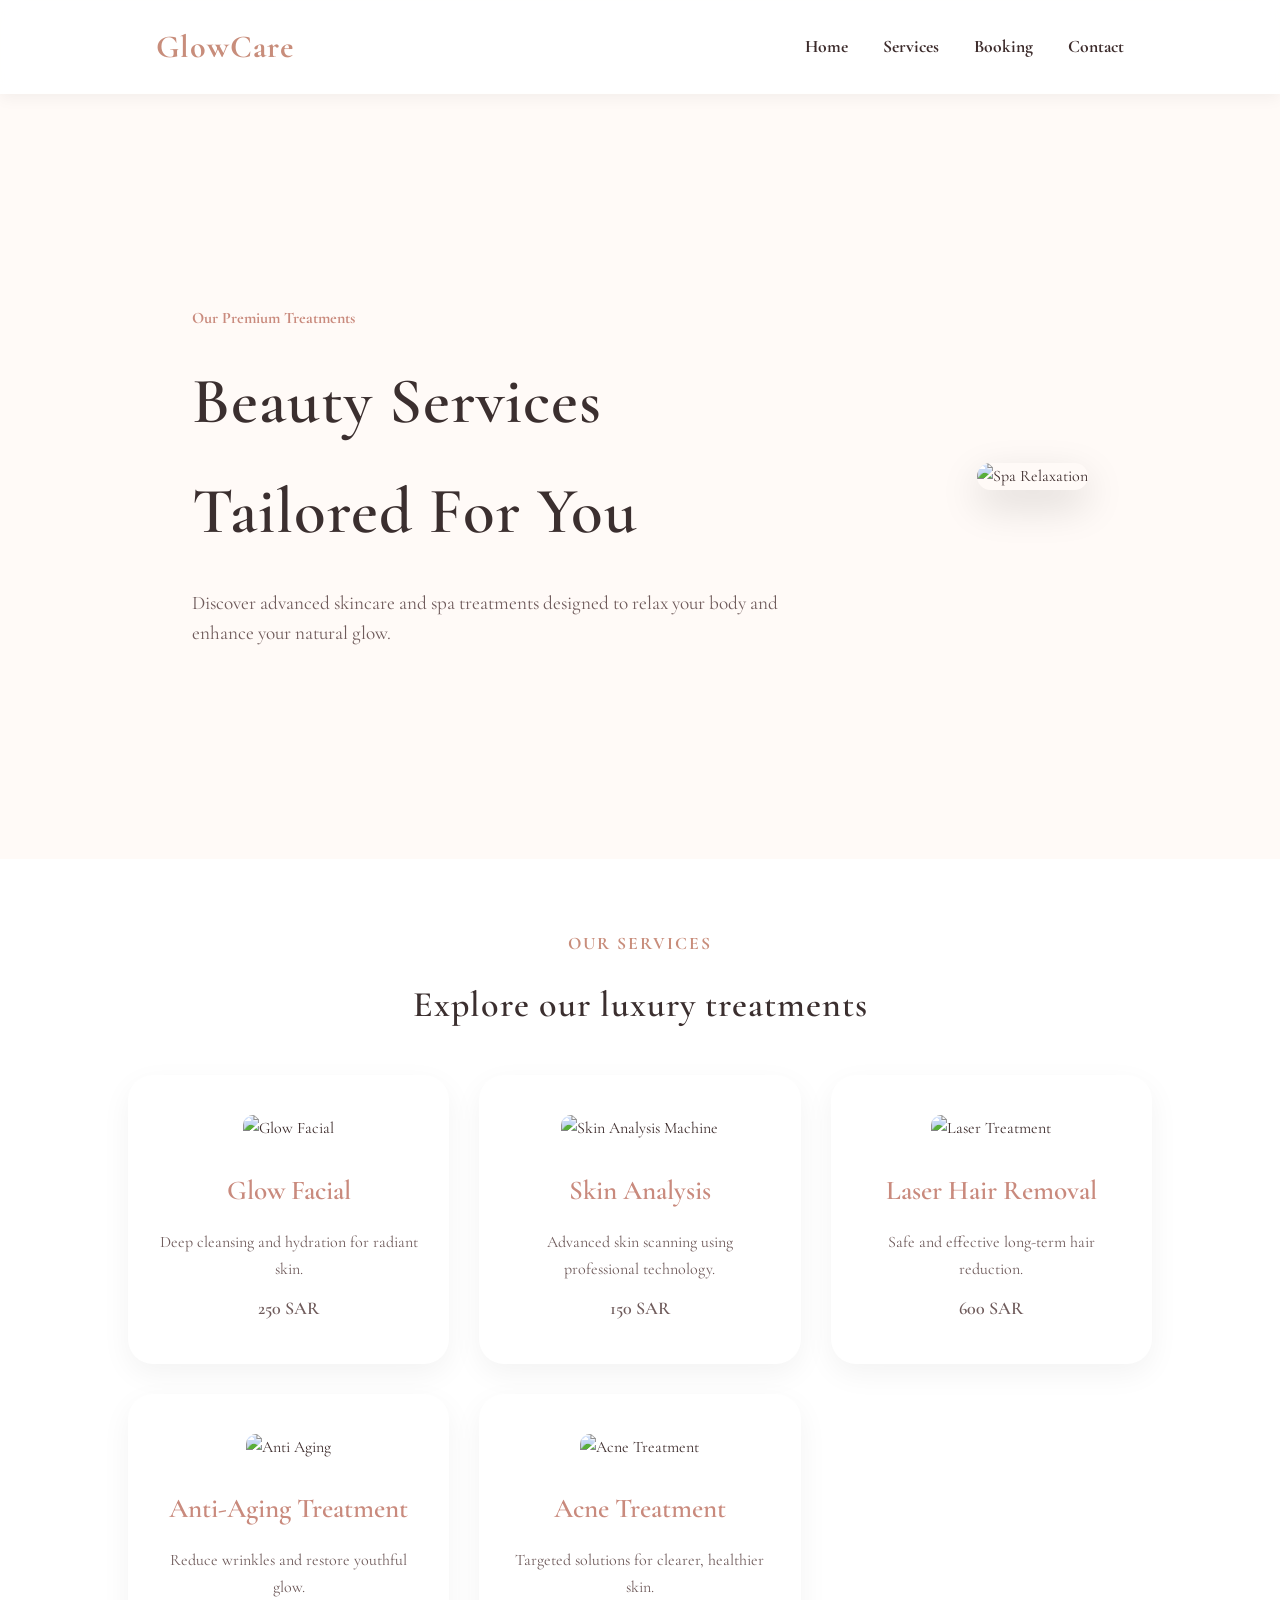
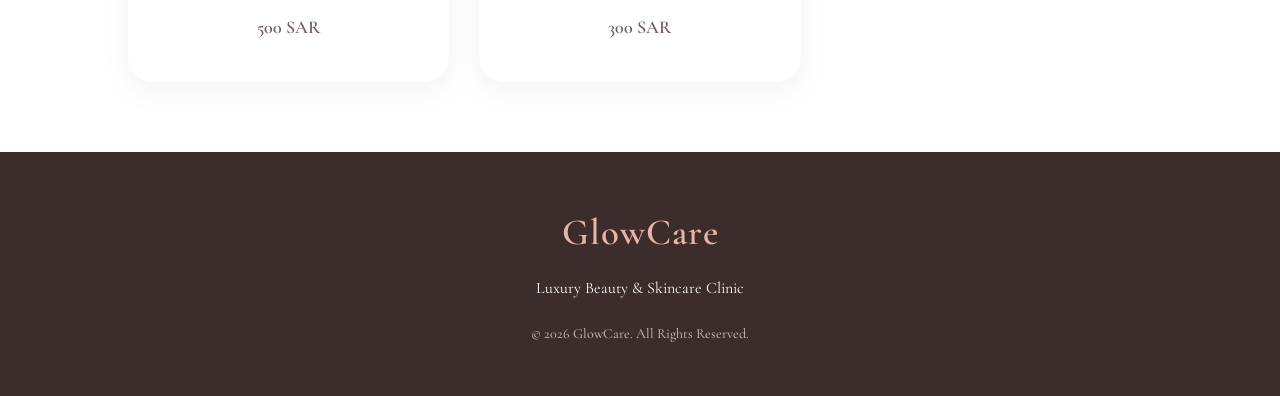
==== services.html @ f2aaf70d "Final Website upload" ====
<!DOCTYPE html>
<html lang="en">

<head>
    <meta charset="UTF-8">
    <meta name="viewport" content="width=device-width, initial-scale=1.0">
    <title>GlowCare | Services</title>

    <link rel="preconnect" href="https://fonts.googleapis.com">
    <link rel="preconnect" href="https://fonts.gstatic.com" crossorigin>
    <link href="https://fonts.googleapis.com/css2?family=Cormorant+Garamond:wght@400;600;700&display=swap" rel="stylesheet">

    <link rel="stylesheet" href="style.css">

    <style>
        .service-card img {
            width: 100%;
            height: 180px;
            object-fit: cover;
            margin-bottom: 15px;
            border-radius: 10px;
        }

        .price {
            margin-top: 10px;
            font-weight: 600;
            font-size: 18px;
        }
    </style>
</head>

<body>

<header class="header">
    <nav class="navbar">
        <h2 class="logo">GlowCare</h2>

        <ul class="nav-links">
            <li><a href="index.html">Home</a></li>
            <li><a href="services.html">Services</a></li>
            <li><a href="booking.html">Booking</a></li>
            <li><a href="contact.html">Contact</a></li>
        </ul>
    </nav>
</header>

<!-- HERO -->
<section class="hero">

    <div class="hero-text">
        <p class="small-title">Our Premium Treatments</p>
        <h1>Beauty Services Tailored For You</h1>
        <p class="description">
            Discover advanced skincare and spa treatments designed to relax your body and enhance your natural glow.
        </p>
    </div>

    <div class="hero-image">
        <!-- SPA IMAGE (replaces nails / ugly image) -->
        <img src="https://images.unsplash.com/photo-1540555700478-4be289fbecef?auto=format&fit=crop&w=1200&q=80"
        alt="Spa Relaxation">
    </div>

</section>

<!-- SERVICES -->
<section class="services-preview">

    <p class="section-label">Our Services</p>
    <h2>Explore our luxury treatments</h2>

    <div class="cards-container">

        <div class="service-card">
            <img src="https://images.unsplash.com/photo-1570172619644-dfd03ed5d881?auto=format&fit=crop&w=1200&q=80"
            alt="Glow Facial">
            <h3>Glow Facial</h3>
            <p>Deep cleansing and hydration for radiant skin.</p>
            <p class="price">250 SAR</p>
        </div>

        <div class="service-card">
            <!-- FIXED SKIN ANALYSIS (modern aesthetic device) -->
            <img src="https://images.unsplash.com/photo-1620916566398-39f1143ab7be?auto=format&fit=crop&w=1200&q=80"
            alt="Skin Analysis Machine">
            <h3>Skin Analysis</h3>
            <p>Advanced skin scanning using professional technology.</p>
            <p class="price">150 SAR</p>
        </div>

        <div class="service-card">
            <img src="https://images.unsplash.com/photo-1616683693504-3ea7e9ad1b88?auto=format&fit=crop&w=1200&q=80"
            alt="Laser Treatment">
            <h3>Laser Hair Removal</h3>
            <p>Safe and effective long-term hair reduction.</p>
            <p class="price">600 SAR</p>
        </div>

        <div class="service-card">
            <img src="https://images.unsplash.com/photo-1556228578-0d85b1a4d571?auto=format&fit=crop&w=1200&q=80"
            alt="Anti Aging">
            <h3>Anti-Aging Treatment</h3>
            <p>Reduce wrinkles and restore youthful glow.</p>
            <p class="price">500 SAR</p>
        </div>

        <div class="service-card">
            <img src="https://images.unsplash.com/photo-1619451334792-150fd785ee74?auto=format&fit=crop&w=1200&q=80"
            alt="Acne Treatment">
            <h3>Acne Treatment</h3>
            <p>Targeted solutions for clearer, healthier skin.</p>
            <p class="price">300 SAR</p>
        </div>

    </div>

</section>

<footer class="footer">
    <h2>GlowCare</h2>
    <p>Luxury Beauty & Skincare Clinic</p>
    <p class="footer-text">©️ 2026 GlowCare. All Rights Reserved.</p>
</footer>

</body>
</html>
---- style.css ----
*{
    margin: 0;
    padding: 0;
    box-sizing: border-box;
}

body{
    font-family: 'Cormorant Garamond', serif;
    background-color: #FFF8F3;
}

/* Navbar */

.header{
    background-color: white;
    padding: 20px 0;
    position: sticky;
    top: 0;
    z-index: 1000;
    box-shadow: 0 2px 10px rgba(0,0,0,0.05);
}

.navbar{
    width: 90%;
    margin: auto;

    display: flex;
    justify-content: space-between;
    align-items: center;
}

.logo{
    color: #C98A7D;
    font-size: 30px;
}

.nav-links{
    display: flex;
    gap: 25px;

    list-style: none;
}

.nav-links a{
    text-decoration: none;
    color: #3B2F2F;
    font-weight: bold;
}
.nav-links a:hover{
    color: #C98A7D;
}

/* Hero Section */

.hero{
    height: 85vh;

    display: flex;
    align-items: center;

    width: 90%;
    margin: auto;
}

.hero-text{
    max-width: 600px;
}

.small-title{
    color: #C98A7D;
    margin-bottom: 15px;
    font-weight: bold;
}

.hero h1{
    font-size: 65px;
    color: #3B2F2F;

    margin-bottom: 20px;
}

.description{
    font-size: 18px;
    line-height: 1.7;

    margin-bottom: 30px;

    color: #555;
}

button{
    background-color:#C98A7D;
    color: white;

    border: none;

    padding: 14px 28px;

    border-radius: 30px;

    cursor: pointer;

    font-size: 16px;
    transition: 0.3s;
}
button:hover{

    background-color: #b76f61;

    transform: scale(1.05);
}
.hero{
    justify-content: space-between;
    gap: 60px;
}

.hero-image img{

    width: 450px;
    height: 550px;

    object-fit: cover;

    border-radius: 30px;

    box-shadow: 0 15px 40px rgba(0,0,0,0.15);
}
.services-preview{
    padding: 70px 10%;
    background-color: white;
    text-align: center;
}

.section-label{
    color: #C98A7D;
    font-weight: bold;
    margin-bottom: 10px;
}

.services-preview h2{
    font-size: 36px;
    color: #3B2F2F;
    margin-bottom: 40px;
}

.cards-container{
    display: grid;
    grid-template-columns: repeat(3, 1fr);
    gap: 25px;
}

.service-card{
    background-color: #FFF8F3;
    padding: 30px;
    border-radius: 20px;
    box-shadow: 0 10px 30px rgba(0,0,0,0.08);
    transition: 0.3s;
}

.service-card:hover{
    transform: translateY(-10px);
}

.service-card h3{
    color: #C98A7D;
    margin-bottom: 15px;
}

.service-card p{
    color: #555;
    line-height: 1.7;
}
.footer{

    background-color: #3B2F2F;

    color: white;

    text-align: center;

    padding: 50px 20px;
}

.footer h2{

    color: #E7B5A6;

    margin-bottom: 10px;
}

.footer-text{

    margin-top: 15px;

    font-size: 14px;

    color: #ddd;
}
.service-card{
    transition: 0.3s;
}

.service-card:hover{
    transform: translateY(-10px);
    box-shadow: 0 15px 30px rgba(0,0,0,0.1);
}
.hero-image img{
    transition: 0.4s;
}

.hero-image img:hover{
    transform: scale(1.03);
}
section{
    padding: 100px 10%;
}
body{
    font-family: 'Cormorant Garamond', serif;
}

/* SERVICES PAGE */
/* Section Titles */
.section-label {
    font-size: 14px;
    letter-spacing: 2px;
    text-transform: uppercase;
    color: #888;
    margin-bottom: 10px;
}

/* Main Headings */
h1, h2 {
    font-weight: 600;
    letter-spacing: 1px;
}

/* Description Text */
.description {
    font-size: 16px;
    line-height: 1.6;
    color: #555;
}

/* Service Cards */
.service-card {
    background: #fff;
    padding: 20px;
    border-radius: 12px;
    box-shadow: 0 10px 25px rgba(0,0,0,0.05);
    transition: 0.3s ease;
}

/* Hover Effect (luxury feel) */
.service-card:hover {
    transform: translateY(-5px);
    box-shadow: 0 15px 35px rgba(0,0,0,0.1);
}

/* Service Titles */
.service-card h3 {
    margin-top: 10px;
    font-weight: 600;
}

/* Price Styling */
.price {
    margin-top: 10px;
    font-weight: 600;
    font-size: 18px;
    color: #000;
}









/* BOOKING PAGE */

/* Booking Hero */
.booking-hero {
    background-color: #FFF8F3;
    text-align: center;
    padding: 80px 10% 60px;
}

.booking-hero h1 {
    font-size: 58px;
    color: #3B2F2F;
    margin-bottom: 15px;
}

.booking-hero .description {
    font-size: 18px;
    color: #555;
    line-height: 1.7;
}

/* Step Indicators */
.booking-steps {
    display: flex;
    align-items: center;
    justify-content: center;
    gap: 0;
    padding: 40px 10% 20px;
    background-color: white;
}

.step {
    display: flex;
    flex-direction: column;
    align-items: center;
    gap: 8px;
}

.step p {
    font-size: 13px;
    color: #aaa;
    font-weight: bold;
}

.step.active p {
    color: #C98A7D;
}

.step-number {
    width: 38px;
    height: 38px;
    border-radius: 50%;
    background-color: #eee;
    color: #aaa;
    display: flex;
    align-items: center;
    justify-content: center;
    font-weight: bold;
    font-size: 15px;
    transition: 0.3s;
}

.step.active .step-number {
    background-color: #C98A7D;
    color: white;
}

.step-line {
    width: 80px;
    height: 2px;
    background-color: #e0d0cc;
    margin-bottom: 22px;
}

/* Main Booking Section */
.booking-section {
    background-color: white;
    padding: 20px 10% 80px;
}

.booking-container {
    display: grid;
    grid-template-columns: 1fr 1fr;
    gap: 50px;
    margin-top: 30px;
}


/* Left: Service Selection */
.booking-services h2 {
    font-size: 28px;
    color: #3B2F2F;
    margin-bottom: 25px;
}

.service-options {
    display: flex;
    flex-direction: column;
    gap: 15px;
}

.service-option {
    display: flex;
    align-items: flex-start;
    gap: 18px;
    padding: 22px;
    border-radius: 16px;
    border: 2px solid #f0e4e0;
    background-color: #FFF8F3;
    cursor: pointer;
    transition: 0.3s;
}

.service-option:hover {
    border-color: #C98A7D;
    transform: translateY(-3px);
    box-shadow: 0 10px 25px rgba(0,0,0,0.07);
}

.service-option.selected {
    border-color: #C98A7D;
    background-color: #fdf0eb;
    box-shadow: 0 8px 20px rgba(201,138,125,0.15);
}

.service-option-icon {
    color: #C98A7D;
    font-size: 20px;
    margin-top: 3px;
    flex-shrink: 0;
}

.service-option-info h3 {
    color: #C98A7D;
    margin-bottom: 6px;
    font-size: 18px;
}

.service-option-info p {
    color: #555;
    font-size: 14px;
    line-height: 1.6;
    margin-bottom: 8px;
}

.service-price {
    font-size: 13px;
    color: #3B2F2F;
    font-weight: bold;
    letter-spacing: 0.3px;
}

/* Right: Form Card */
.booking-form-card {
    background-color: #FFF8F3;
    border-radius: 24px;
    padding: 40px;
    box-shadow: 0 15px 40px rgba(0,0,0,0.06);
}

.booking-form-card h2 {
    font-size: 28px;
    color: #3B2F2F;
    margin-bottom: 25px;
}

.form-group {
    display: flex;
    flex-direction: column;
    gap: 8px;
    margin-bottom: 18px;
}

.form-group label {
    font-size: 14px;
    font-weight: bold;
    color: #3B2F2F;
}

.form-group input,
.form-group select,
.form-group textarea {
    padding: 12px 16px;
    border: 1.5px solid #e0d0cc;
    border-radius: 12px;
    font-family: 'Cormorant Garamond', serif;
    font-size: 16px;
    color: #3B2F2F;
    background-color: white;
    outline: none;
    transition: border-color 0.3s;
}

.form-group input:focus,
.form-group select:focus,
.form-group textarea:focus {
    border-color: #C98A7D;
}

.form-group textarea {
    height: 90px;
    resize: none;
}

.form-row {
    display: grid;
    grid-template-columns: 1fr 1fr;
    gap: 15px;
}

/* Confirmation Message */
.confirm-message {
    display: none;
    opacity: 0;
    margin-top: 18px;
    padding: 16px 20px;
    background-color: #f0e8e5;
    border-left: 4px solid #C98A7D;
    border-radius: 10px;
    color: #3B2F2F;
    font-size: 15px;
    line-height: 1.6;
    transition: opacity 0.5s;
}

/* Why Booking Section */
.booking-why {
    padding: 70px 10%;
    background-color: #FFF8F3;
    text-align: center;
}

.booking-why h2 {
    font-size: 36px;
    color: #3B2F2F;
    margin-bottom: 40px;
}

.why-icon {
    font-size: 32px;
    margin-bottom: 15px;
}
.booking-image{
    margin-top: 40px;
    text-align: center;
}

.booking-image img{
    width: 100%;
    max-width: 900px;
    height: 350px;
    object-fit: cover;
    border-radius: 25px;
    box-shadow: 0 10px 30px rgba(0,0,0,0.08);
}











/* CONTACT PAGE */

* {
    margin: 0;
    padding: 0;
    box-sizing: border-box;
}

body {
    font-family: 'Cormorant Garamond', serif;
    background: #fffaf7;
    color: #3d2c2c;
    line-height: 1.7;
}

/* =========================
   NAVBAR
========================= */

.header {
    width: 100%;
    padding: 20px 8%;
    background: rgba(255, 255, 255, 0.9);
    backdrop-filter: blur(10px);
    position: sticky;
    top: 0;
    z-index: 1000;
    box-shadow: 0 4px 15px rgba(0,0,0,0.05);
}

.navbar {
    display: flex;
    justify-content: space-between;
    align-items: center;
}

.logo {
    font-size: 2rem;
    color: #c88d7b;
    font-weight: 700;
    letter-spacing: 1px;
}

.nav-links {
    display: flex;
    gap: 35px;
    list-style: none;
}

.nav-links a {
    text-decoration: none;
    color: #3d2c2c;
    font-size: 1.1rem;
    transition: 0.3s ease;
    position: relative;
}

.nav-links a:hover {
    color: #c88d7b;
}

.nav-links a::after {
    content: "";
    width: 0%;
    height: 2px;
    background: #c88d7b;
    position: absolute;
    left: 0;
    bottom: -5px;
    transition: 0.3s;
}

.nav-links a:hover::after {
    width: 100%;
}

/* =========================
   HERO SECTION
========================= */

.booking-hero {
    text-align: center;
    padding: 120px 10% 80px;
    background: linear-gradient(
        to bottom,
        #fff3ed,
        #fffaf7
    );
}

.section-label {
    color: #c88d7b;
    font-size: 1.1rem;
    letter-spacing: 2px;
    margin-bottom: 15px;
    text-transform: uppercase;
}

.booking-hero h1 {
    font-size: 4rem;
    margin-bottom: 20px;
    color: #3d2c2c;
}

.description {
    max-width: 700px;
    margin: auto;
    font-size: 1.2rem;
    color: #6f5b5b;
}

/* =========================
   CONTACT SECTION
========================= */

.booking-section {
    padding: 80px 8%;
}

.booking-container {
    display: grid;
    grid-template-columns: 1fr 1fr;
    gap: 50px;
    align-items: start;
}

/* LEFT SIDE */

.booking-services h2 {
    font-size: 2.3rem;
    margin-bottom: 30px;
}

.service-options {
    display: flex;
    flex-direction: column;
    gap: 25px;
}

.service-option {
    display: flex;
    align-items: flex-start;
    gap: 20px;
    background: white;
    padding: 25px;
    border-radius: 18px;
    box-shadow: 0 10px 25px rgba(0,0,0,0.05);
    transition: 0.3s ease;
}

.service-option:hover {
    transform: translateY(-5px);
}

.service-option-icon {
    font-size: 2rem;
    background: #fff1eb;
    width: 65px;
    height: 65px;
    display: flex;
    justify-content: center;
    align-items: center;
    border-radius: 50%;
}

.service-option-info h3 {
    margin-bottom: 8px;
    font-size: 1.4rem;
}

.service-option-info p {
    color: #6f5b5b;
}

/* =========================
   FORM CARD
========================= */

.booking-form-card {
    background: white;
    padding: 40px;
    border-radius: 25px;
    box-shadow: 0 15px 40px rgba(0,0,0,0.08);
}

.booking-form-card h2 {
    font-size: 2.2rem;
    margin-bottom: 30px;
}

.form-group {
    margin-bottom: 25px;
}

.form-group label {
    display: block;
    margin-bottom: 10px;
    font-size: 1.1rem;
}

.form-group input,
.form-group textarea {
    width: 100%;
    padding: 15px;
    border: 1px solid #ead8d1;
    border-radius: 14px;
    background: #fffaf7;
    font-size: 1rem;
    font-family: inherit;
    transition: 0.3s;
}

.form-group textarea {
    min-height: 150px;
    resize: vertical;
}

.form-group input:focus,
.form-group textarea:focus {
    outline: none;
    border-color: #c88d7b;
    box-shadow: 0 0 0 4px rgba(200,141,123,0.15);
}

/* BUTTON */

button {
    width: 100%;
    padding: 16px;
    border: none;
    border-radius: 14px;
    background: linear-gradient(
        to right,
        #c88d7b,
        #e0a899
    );
    color: white;
    font-size: 1.1rem;
    cursor: pointer;
    transition: 0.3s ease;
    font-family: inherit;
}

button:hover {
    transform: translateY(-3px);
    box-shadow: 0 10px 20px rgba(200,141,123,0.3);
}

/* SUCCESS MESSAGE */

.confirm-message {
    margin-top: 20px;
    background: #e8fff1;
    color: #2e8b57;
    padding: 15px;
    border-radius: 12px;
    display: none;
    opacity: 0;
    transition: 0.5s ease;
}

/* =========================
   WHY SECTION
========================= */

.booking-why {
    padding: 100px 8%;
    text-align: center;
    background: #fff3ed;
}

.booking-why h2 {
    font-size: 3rem;
    margin-bottom: 50px;
}

.cards-container {
    display: grid;
    grid-template-columns: repeat(3, 1fr);
    gap: 30px;
}

.service-card {
    background: white;
    padding: 40px 30px;
    border-radius: 25px;
    box-shadow: 0 10px 30px rgba(0,0,0,0.05);
    transition: 0.3s ease;
}

.service-card:hover {
    transform: translateY(-10px);
}

.why-icon {
    font-size: 3rem;
    margin-bottom: 20px;
}

.service-card h3 {
    margin-bottom: 15px;
    font-size: 1.7rem;
}

.service-card p {
    color: #6f5b5b;
}

/* =========================
   FOOTER
========================= */

.footer {
    text-align: center;
    padding: 50px 20px;
    background: #3d2c2c;
    color: white;
}

.footer h2 {
    font-size: 2.3rem;
    margin-bottom: 10px;
}

.footer-text {
    margin-top: 20px;
    color: #d8c4c4;
}

/* =========================
   RESPONSIVE
========================= */

@media (max-width: 992px) {

    .booking-container {
        grid-template-columns: 1fr;
    }

    .cards-container {
        grid-template-columns: 1fr;
    }

    .booking-hero h1 {
        font-size: 3rem;
    }
}

@media (max-width: 768px) {

    .navbar {
        flex-direction: column;
        gap: 20px;
    }

    .nav-links {
        flex-wrap: wrap;
        justify-content: center;
        gap: 20px;
    }

    .booking-hero {
        padding-top: 80px;
    }

    .booking-hero h1 {
        font-size: 2.5rem;
    }

    .booking-form-card {
        padding: 30px 20px;
    }
}
/* style.css */

.confirm-message {
    opacity: 0;
    transition: 0.3s;
}

.confirm-message.show {
    opacity: 1;
}
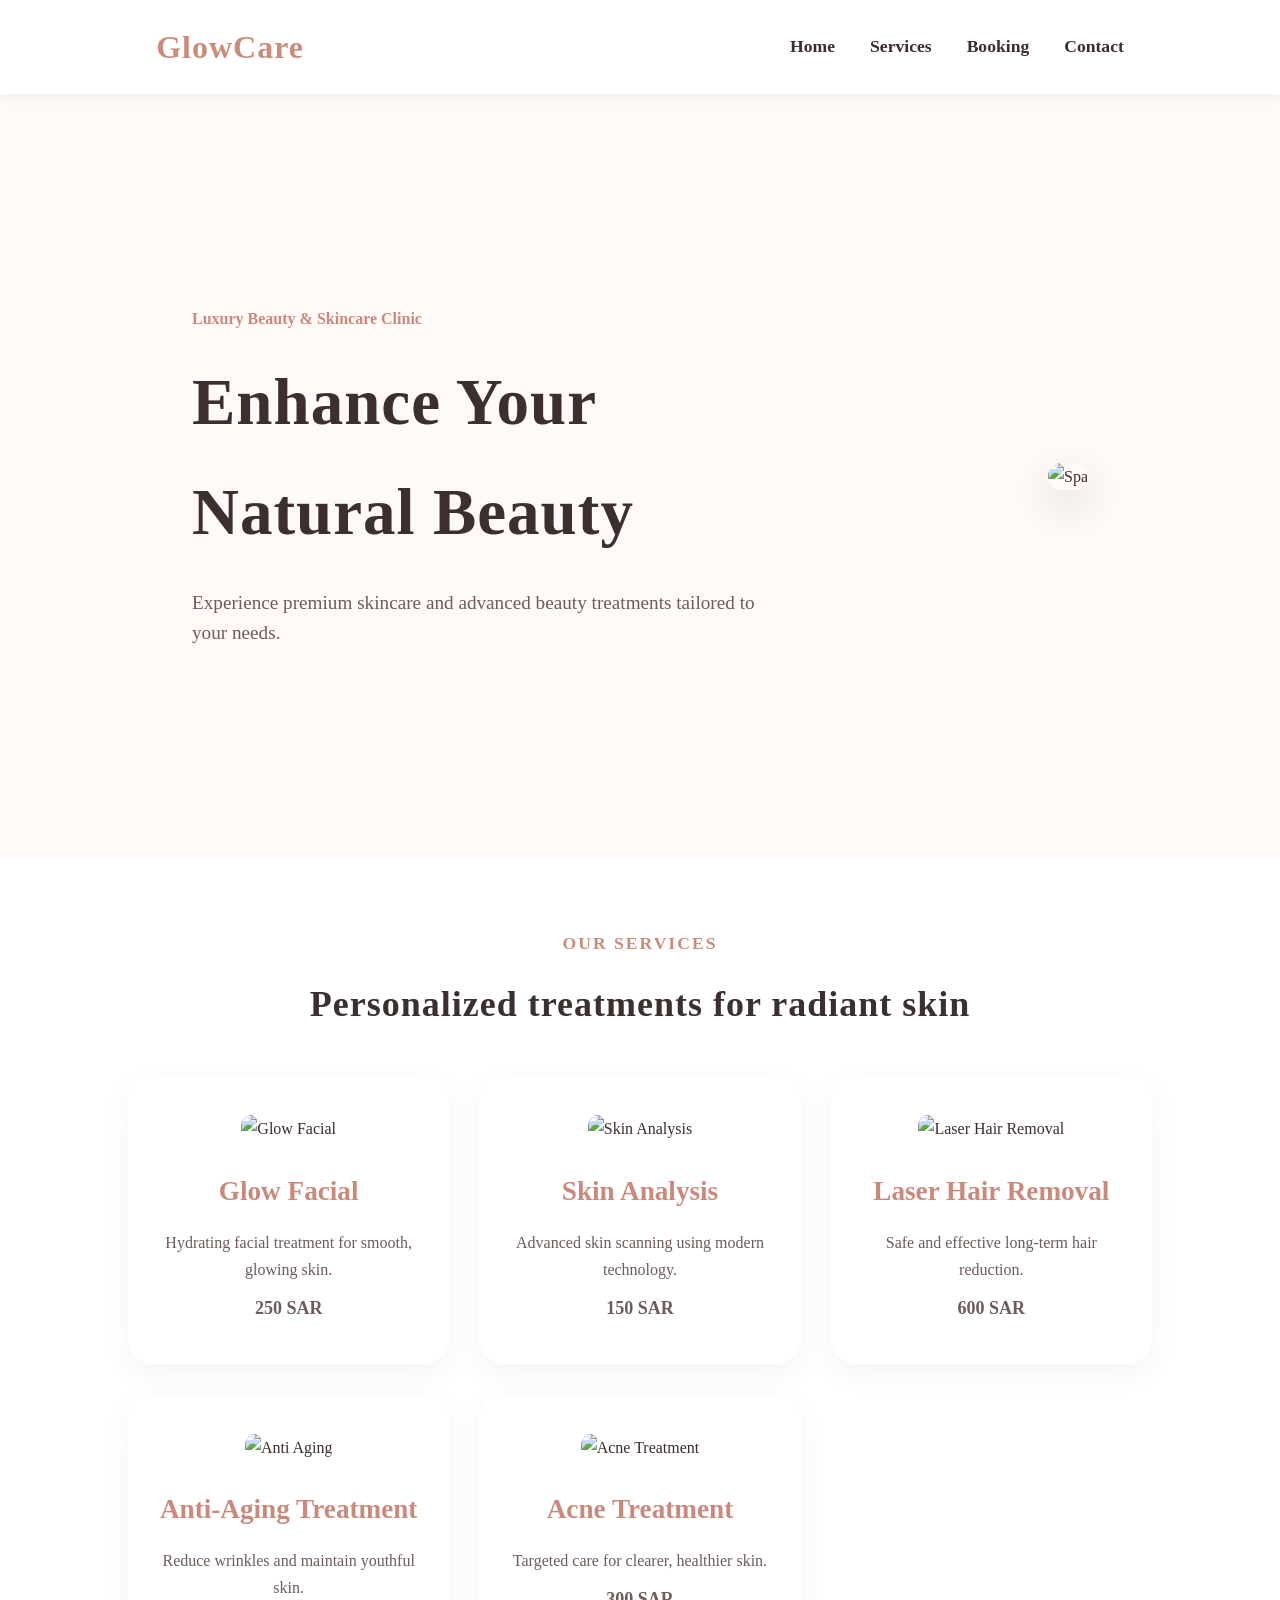
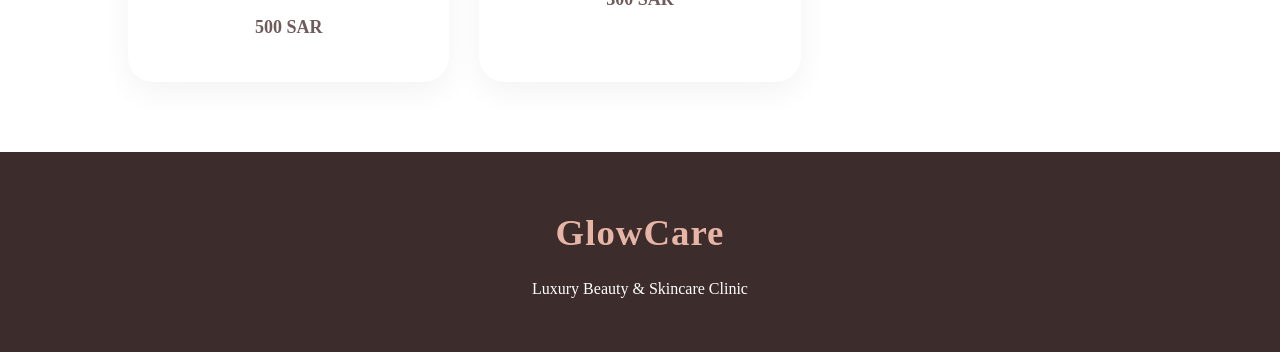
==== commit 240a0bec: "Refactor services.html to improve structure and content" ====
--- a/services.html
+++ b/services.html
@@ -5,10 +5,6 @@
     <meta charset="UTF-8">
     <meta name="viewport" content="width=device-width, initial-scale=1.0">
     <title>GlowCare | Services</title>
-
-    <link rel="preconnect" href="https://fonts.googleapis.com">
-    <link rel="preconnect" href="https://fonts.gstatic.com" crossorigin>
-    <link href="https://fonts.googleapis.com/css2?family=Cormorant+Garamond:wght@400;600;700&display=swap" rel="stylesheet">
 
     <link rel="stylesheet" href="style.css">
 
@@ -31,99 +27,84 @@
 
 <body>
 
-<header class="header">
-    <nav class="navbar">
-        <h2 class="logo">GlowCare</h2>
+    <header class="header">
+        <nav class="navbar">
+            <h2 class="logo">GlowCare</h2>
 
-        <ul class="nav-links">
-            <li><a href="index.html">Home</a></li>
-            <li><a href="services.html">Services</a></li>
-            <li><a href="booking.html">Booking</a></li>
-            <li><a href="contact.html">Contact</a></li>
-        </ul>
-    </nav>
-</header>
+            <ul class="nav-links">
+                <li><a href="index.html">Home</a></li>
+                <li><a href="services.html">Services</a></li>
+                <li><a href="booking.html">Booking</a></li>
+                <li><a href="contact.html">Contact</a></li>
+            </ul>
+        </nav>
+    </header>
 
-<!-- HERO -->
-<section class="hero">
-
-    <div class="hero-text">
-        <p class="small-title">Our Premium Treatments</p>
-        <h1>Beauty Services Tailored For You</h1>
-        <p class="description">
-            Discover advanced skincare and spa treatments designed to relax your body and enhance your natural glow.
-        </p>
-    </div>
-
-    <div class="hero-image">
-        <!-- SPA IMAGE (replaces nails / ugly image) -->
-        <img src="https://images.unsplash.com/photo-1540555700478-4be289fbecef?auto=format&fit=crop&w=1200&q=80"
-        alt="Spa Relaxation">
-    </div>
-
-</section>
-
-<!-- SERVICES -->
-<section class="services-preview">
-
-    <p class="section-label">Our Services</p>
-    <h2>Explore our luxury treatments</h2>
-
-    <div class="cards-container">
-
-        <div class="service-card">
-            <img src="https://images.unsplash.com/photo-1570172619644-dfd03ed5d881?auto=format&fit=crop&w=1200&q=80"
-            alt="Glow Facial">
-            <h3>Glow Facial</h3>
-            <p>Deep cleansing and hydration for radiant skin.</p>
-            <p class="price">250 SAR</p>
+    <section class="hero">
+        <div class="hero-text">
+            <p class="small-title">Luxury Beauty & Skincare Clinic</p>
+            <h1>Enhance Your Natural Beauty</h1>
+            <p class="description">
+                Experience premium skincare and advanced beauty treatments tailored to your needs.
+            </p>
         </div>
 
-        <div class="service-card">
-            <!-- FIXED SKIN ANALYSIS (modern aesthetic device) -->
-            <img src="https://images.unsplash.com/photo-1620916566398-39f1143ab7be?auto=format&fit=crop&w=1200&q=80"
-            alt="Skin Analysis Machine">
-            <h3>Skin Analysis</h3>
-            <p>Advanced skin scanning using professional technology.</p>
-            <p class="price">150 SAR</p>
+        <div class="hero-image">
+            <img src="https://images.unsplash.com/photo-1540555700478-4be289fbecef?w=800" alt="Spa">
+        </div>
+    </section>
+
+    <section class="services-preview">
+
+        <p class="section-label">Our Services</p>
+        <h2>Personalized treatments for radiant skin</h2>
+
+        <div class="cards-container">
+
+            <div class="service-card">
+                <img src="https://images.unsplash.com/photo-1570172619644-dfd03ed5d881?w=600" alt="Glow Facial">
+                <h3>Glow Facial</h3>
+                <p>Hydrating facial treatment for smooth, glowing skin.</p>
+                <p class="price">250 SAR</p>
+            </div>
+
+            <div class="service-card">
+                <img src="https://images.unsplash.com/photo-1512290923902-8a9f81dc236c?w=600" alt="Skin Analysis">
+                <h3>Skin Analysis</h3>
+                <p>Advanced skin scanning using modern technology.</p>
+                <p class="price">150 SAR</p>
+            </div>
+
+            <div class="service-card">
+                <img src="https://expressmedspas.com/wp-content/uploads/Procedure-for-Laser-Hair-Removal-on-the-Face-express-med-spa.jpeg.webp " alt="Laser Hair Removal">
+                <h3>Laser Hair Removal</h3>
+                <p>Safe and effective long-term hair reduction.</p>
+                <p class="price">600 SAR</p>
+            </div>
+
+            <div class="service-card">
+                <img src="https://images.unsplash.com/photo-1515377905703-c4788e51af15?w=600" alt="Anti Aging">
+                <h3>Anti-Aging Treatment</h3>
+                <p>Reduce wrinkles and maintain youthful skin.</p>
+                <p class="price">500 SAR</p>
+            </div>
+
+            <div class="service-card">
+                <img src="https://images.unsplash.com/photo-1616394584738-fc6e612e71b9?w=600" alt="Acne Treatment">
+                <h3>Acne Treatment</h3>
+                <p>Targeted care for clearer, healthier skin.</p>
+                <p class="price">300 SAR</p>
+            </div>
+
         </div>
 
-        <div class="service-card">
-            <img src="https://images.unsplash.com/photo-1616683693504-3ea7e9ad1b88?auto=format&fit=crop&w=1200&q=80"
-            alt="Laser Treatment">
-            <h3>Laser Hair Removal</h3>
-            <p>Safe and effective long-term hair reduction.</p>
-            <p class="price">600 SAR</p>
-        </div>
+    </section>
 
-        <div class="service-card">
-            <img src="https://images.unsplash.com/photo-1556228578-0d85b1a4d571?auto=format&fit=crop&w=1200&q=80"
-            alt="Anti Aging">
-            <h3>Anti-Aging Treatment</h3>
-            <p>Reduce wrinkles and restore youthful glow.</p>
-            <p class="price">500 SAR</p>
-        </div>
-
-        <div class="service-card">
-            <img src="https://images.unsplash.com/photo-1619451334792-150fd785ee74?auto=format&fit=crop&w=1200&q=80"
-            alt="Acne Treatment">
-            <h3>Acne Treatment</h3>
-            <p>Targeted solutions for clearer, healthier skin.</p>
-            <p class="price">300 SAR</p>
-        </div>
-
-    </div>
-
-</section>
-
-<footer class="footer">
-    <h2>GlowCare</h2>
-    <p>Luxury Beauty & Skincare Clinic</p>
-    <p class="footer-text">©️ 2026 GlowCare. All Rights Reserved.</p>
-</footer>
+    <footer class="footer">
+        <h2>GlowCare</h2>
+        <p>Luxury Beauty & Skincare Clinic</p>
+    </footer>
 
 </body>
+
 </html>
-
-
-
